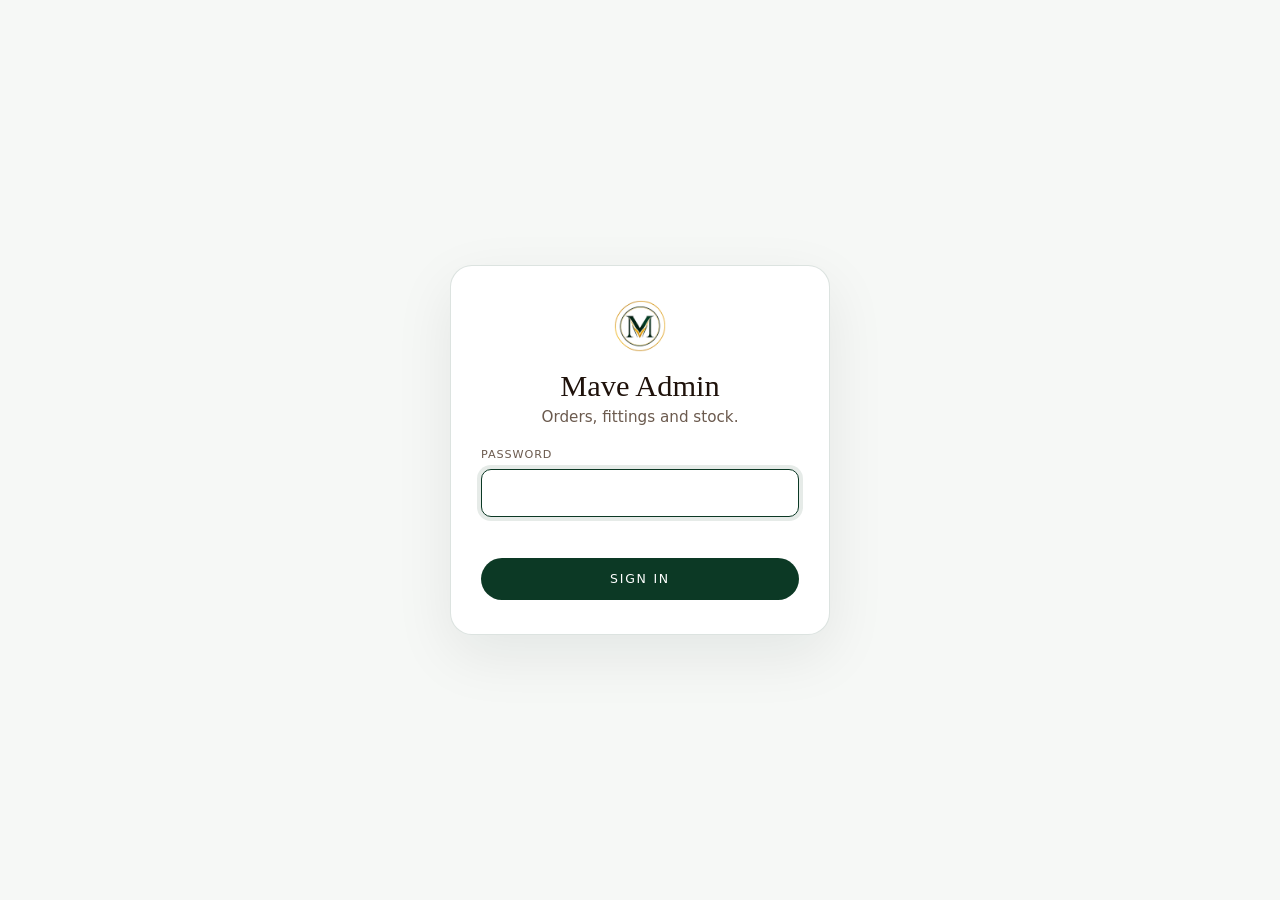
==== admin.html @ fb1934bc "Admin dashboard: orders, fittings and stock behind a password, with sign-in lockout Co-Authored-By: " ====
<!doctype html>
<html lang="en">
<head>
  <meta charset="utf-8">
  <meta name="viewport" content="width=device-width, initial-scale=1, viewport-fit=cover">
  <title>Mave Admin</title>
  <meta name="robots" content="noindex, nofollow">
  <meta http-equiv="Content-Security-Policy" content="default-src 'self'; script-src 'self'; style-src 'self' https://fonts.googleapis.com; font-src https://fonts.gstatic.com; img-src 'self' https://*.supabase.co data: blob:; connect-src 'self' https://*.supabase.co; base-uri 'none'; form-action 'none'; frame-ancestors 'none'">
  <meta name="referrer" content="no-referrer">
  <link rel="icon" href="assets/brand/icon-64.png" type="image/png">
  <link rel="preconnect" href="https://fonts.googleapis.com">
  <link rel="preconnect" href="https://fonts.gstatic.com" crossorigin>
  <link href="https://fonts.googleapis.com/css2?family=Cormorant+Garamond:ital,wght@0,400;0,500;0,600;1,400&family=Inter:wght@300;400;500&display=swap" rel="stylesheet">
  <link rel="stylesheet" href="css/admin.css">
</head>
<body>
  <!-- sign in -->
  <main class="login" id="login">
    <form class="login__card" id="loginForm" novalidate>
      <img src="assets/brand/mave-logo.png" alt="" width="52" height="52">
      <h1>Mave Admin</h1>
      <p>Orders, fittings and stock.</p>
      <label>Password
        <input type="password" id="pw" autocomplete="current-password" autofocus>
      </label>
      <p class="err" id="loginErr" role="alert"></p>
      <button class="btn" id="loginBtn">Sign in</button>
    </form>
  </main>

  <!-- the dashboard -->
  <div class="app" id="app" hidden>
    <header class="bar">
      <div class="bar__brand"><img src="assets/brand/mave-logo.png" alt="" width="30" height="30"><span>Mave <i>Admin</i></span></div>
      <nav class="tabs" id="tabs" role="tablist">
        <button role="tab" data-tab="orders" aria-selected="true">Orders</button>
        <button role="tab" data-tab="fittings" aria-selected="false">Fittings</button>
        <button role="tab" data-tab="stock" aria-selected="false">Stock</button>
      </nav>
      <div class="bar__end">
        <button class="ghost" id="refresh" title="Reload">Refresh</button>
        <button class="ghost" id="signout">Sign out</button>
      </div>
    </header>

    <main class="wrap">
      <section id="tab-orders">
        <div class="stats" id="stats"></div>
        <div class="filters">
          <div class="chips" id="chips"></div>
          <input class="search" id="search" type="search" placeholder="Search name, phone or reference" autocomplete="off">
        </div>
        <div class="list" id="orderList"></div>
      </section>

      <section id="tab-fittings" hidden>
        <div class="panel" id="closures"></div>
        <div id="fittingList"></div>
      </section>

      <section id="tab-stock" hidden>
        <p class="note">Ready-made dresses by size. Changes save as you make them and show on the shop within seconds.</p>
        <div id="stockList"></div>
      </section>
    </main>
    <div class="toast" id="toast" role="status" aria-live="polite"></div>
  </div>

  <script src="js/products.js"></script>
  <script src="js/admin.js"></script>
</body>
</html>
---- css/admin.css ----
:root { --ink: #1f120b; --muted: #6b5a4e; --green: #0c3925; --green-d: #08301e; --soft: #f6f8f6; --edge: rgba(12,57,37,.14); --line: rgba(31,18,11,.12); --red: #b3261e; --amber: #8a5200;
  --serif: "Cormorant Garamond", Georgia, serif; --sans: "Inter", system-ui, sans-serif; }
*, *::before, *::after { box-sizing: border-box; }
[hidden] { display: none !important; }
body { margin: 0; background: #fff; color: var(--ink); font: 300 0.95rem/1.5 var(--sans); -webkit-font-smoothing: antialiased; }
button, input, select, textarea { font: inherit; color: inherit; }
a { color: var(--green); }
.err { color: var(--red); min-height: 1.2em; margin: 4px 0; font-size: .85rem; }

.btn { border: 0; border-radius: 999px; background: var(--green); color: #fff; padding: 12px 26px; font-weight: 500; font-size: .78rem; letter-spacing: .14em; text-transform: uppercase; cursor: pointer; }
.btn:hover { background: var(--green-d); }
.btn:disabled { opacity: .55; cursor: wait; }
.ghost { border: 1px solid var(--line); background: #fff; border-radius: 999px; padding: 7px 14px; font-size: .8rem; cursor: pointer; }
.ghost:hover { background: var(--soft); border-color: var(--edge); }
.ghost.danger { color: var(--red); }

/* sign in */
.login { min-height: 100dvh; display: grid; place-items: center; padding: 24px; background: var(--soft); }
.login__card { width: min(380px, 100%); background: #fff; border: 1px solid var(--edge); border-radius: 22px; padding: 34px 30px; text-align: center; box-shadow: 0 20px 60px rgba(8,30,20,.08); }
.login__card h1 { font: 500 1.9rem/1.1 var(--serif); margin: 12px 0 2px; }
.login__card p { margin: 0 0 18px; color: var(--muted); }
.login__card label { display: block; text-align: left; font-size: .7rem; letter-spacing: .08em; text-transform: uppercase; color: var(--muted); font-weight: 500; }
.login__card input { display: block; width: 100%; margin-top: 6px; padding: 11px 13px; font-size: 16px; border: 1px solid rgba(12,57,37,.25); border-radius: 10px; }
.login__card input:focus { outline: none; border-color: var(--green); box-shadow: 0 0 0 4px rgba(12,57,37,.1); }
.login__card .err { text-align: left; }
.login__card .btn { width: 100%; margin-top: 6px; }

/* shell */
.bar { position: sticky; top: 0; z-index: 10; display: flex; align-items: center; gap: 18px; padding: 10px clamp(14px, 3vw, 32px); background: #fff; border-bottom: 1px solid var(--line); }
.bar__brand { display: flex; align-items: center; gap: 9px; font: 600 1.2rem/1 var(--serif); color: var(--green); white-space: nowrap; }
.bar__brand i { font-weight: 500; color: #c7880f; }
.tabs { display: flex; gap: 4px; margin-left: 8px; }
.tabs button { border: 0; background: none; padding: 8px 14px; border-radius: 999px; font-size: .88rem; color: var(--muted); cursor: pointer; }
.tabs button[aria-selected="true"] { background: var(--green); color: #fff; }
.bar__end { margin-left: auto; display: flex; gap: 8px; }
.wrap { max-width: 1040px; margin: 0 auto; padding: 22px clamp(14px, 3vw, 32px) 80px; }
.note { color: var(--muted); margin: 0 0 16px; }

/* stats + filters */
.stats { display: grid; grid-template-columns: repeat(4, 1fr); gap: 10px; margin-bottom: 18px; }
.stat { border: 1px solid var(--edge); border-radius: 16px; padding: 14px 16px; background: var(--soft); }
.stat b { display: block; font: 500 1.9rem/1.1 var(--serif); color: var(--green); }
.stat span { font-size: .72rem; letter-spacing: .1em; text-transform: uppercase; color: var(--muted); }
.stat small { display: block; margin-top: 2px; color: var(--muted); font-size: .78rem; }
.filters { display: flex; flex-wrap: wrap; gap: 10px; align-items: center; justify-content: space-between; margin-bottom: 14px; }
.chips { display: flex; flex-wrap: wrap; gap: 6px; }
.chip { border: 1px solid var(--line); background: #fff; border-radius: 999px; padding: 6px 13px; font-size: .8rem; cursor: pointer; }
.chip b { font-weight: 500; color: var(--muted); margin-left: 4px; }
.chip[aria-pressed="true"] { background: var(--green); border-color: var(--green); color: #fff; }
.chip[aria-pressed="true"] b { color: rgba(255,255,255,.8); }
.search { flex: 1 1 220px; max-width: 320px; padding: 9px 14px; border: 1px solid var(--line); border-radius: 999px; font-size: 16px; }
.search:focus { outline: none; border-color: var(--green); }

/* orders */
.list { display: grid; gap: 10px; }
.card { border: 1px solid var(--line); border-radius: 16px; background: #fff; overflow: hidden; }
.card.is-open { border-color: var(--edge); box-shadow: 0 10px 30px rgba(8,30,20,.07); }
.card__head { display: grid; grid-template-columns: 1fr auto; gap: 6px 14px; width: 100%; padding: 14px 16px; border: 0; background: none; text-align: left; cursor: pointer; }
.card__ref { font: 500 1.15rem/1.2 var(--serif); letter-spacing: .02em; }
.card__who { color: var(--muted); font-size: .88rem; }
.card__sum { grid-column: 1; font-size: .88rem; }
.card__right { grid-column: 2; grid-row: 1 / span 3; text-align: right; display: grid; gap: 6px; align-content: start; justify-items: end; }
.card__total { font-weight: 500; }
.pill { display: inline-block; padding: 2px 10px; border-radius: 999px; font-size: .7rem; letter-spacing: .06em; text-transform: uppercase; font-weight: 500; background: var(--soft); color: var(--muted); border: 1px solid var(--line); }
.pill--new { background: #fdf6e7; color: var(--amber); border-color: #f0dcb0; }
.pill--confirmed, .pill--cutting, .pill--sewing, .pill--ready { background: #eef5f0; color: var(--green); border-color: var(--edge); }
.pill--delivered { background: var(--green); color: #fff; border-color: var(--green); }
.pill--cancelled { background: #fbeeed; color: var(--red); border-color: #f0c9c6; }
.pill--paid { background: #eef5f0; color: var(--green); border-color: var(--edge); }
.pill--unpaid { background: #fdf6e7; color: var(--amber); border-color: #f0dcb0; }
.pill--refunded { background: #fbeeed; color: var(--red); border-color: #f0c9c6; }
.card__body { padding: 4px 16px 18px; border-top: 1px solid var(--line); display: grid; gap: 18px; }
.ctrls { display: flex; flex-wrap: wrap; gap: 10px; align-items: end; padding-top: 14px; }
.ctrls label { font-size: .68rem; letter-spacing: .08em; text-transform: uppercase; color: var(--muted); font-weight: 500; }
.ctrls select, .field input, .field textarea { display: block; margin-top: 4px; padding: 8px 10px; border: 1px solid rgba(12,57,37,.25); border-radius: 10px; background: #fff; font-size: 16px; text-transform: none; letter-spacing: 0; color: var(--ink); }
.ctrls select:focus, .field input:focus, .field textarea:focus { outline: none; border-color: var(--green); box-shadow: 0 0 0 3px rgba(12,57,37,.1); }
.ctrls .grow { margin-left: auto; display: flex; gap: 8px; }
.grid2 { display: grid; grid-template-columns: repeat(auto-fit, minmax(210px, 1fr)); gap: 12px 24px; }
.kv dt { font-size: .68rem; letter-spacing: .1em; text-transform: uppercase; color: var(--muted); font-weight: 500; }
.kv dd { margin: 2px 0 0; overflow-wrap: anywhere; }
.sec h4 { margin: 0 0 8px; font: 500 .68rem/1 var(--sans); letter-spacing: .2em; text-transform: uppercase; color: var(--green); }
.items { margin: 0; padding: 0; list-style: none; }
.items li { display: flex; justify-content: space-between; gap: 12px; padding: 7px 0; border-bottom: 1px solid var(--line); }
.meas { display: grid; grid-template-columns: repeat(auto-fill, minmax(104px, 1fr)); gap: 8px; margin: 0; }
.meas div { border: 1px solid var(--edge); border-radius: 10px; padding: 7px 10px; display: flex; flex-direction: column-reverse; }
.meas dt { font-size: .68rem; color: var(--muted); line-height: 1.25; }
.meas dd { margin: 0; font: 500 1.2rem/1.1 var(--serif); font-variant-numeric: lining-nums; }
.photos { display: flex; flex-wrap: wrap; gap: 8px; }
.photos img { width: 84px; height: 84px; object-fit: cover; border-radius: 10px; border: 1px solid var(--line); display: block; }
.field { display: block; font-size: .68rem; letter-spacing: .08em; text-transform: uppercase; color: var(--muted); font-weight: 500; }
.field textarea { width: 100%; min-height: 70px; resize: vertical; }
.row { display: flex; gap: 8px; align-items: end; flex-wrap: wrap; }
.mail-ok { color: var(--green); } .mail-bad { color: var(--red); }
.empty { text-align: center; color: var(--muted); padding: 40px 10px; background: var(--soft); border-radius: 16px; }

/* fittings */
.panel { border: 1px solid var(--edge); background: var(--soft); border-radius: 16px; padding: 16px; margin-bottom: 20px; }
.panel h3, .day h3 { margin: 0 0 10px; font: 500 1.2rem/1.2 var(--serif); }
.closed { display: flex; flex-wrap: wrap; gap: 6px; margin-top: 10px; }
.day { margin-bottom: 18px; }
.appt { display: grid; grid-template-columns: 76px 1fr auto; gap: 8px 14px; align-items: center; padding: 11px 14px; border: 1px solid var(--line); border-radius: 14px; margin-bottom: 8px; }
.appt time { font: 500 1.25rem/1 var(--serif); font-variant-numeric: lining-nums; }
.appt small { display: block; color: var(--muted); }
.appt.is-gone { opacity: .55; }
.appt .acts { display: flex; gap: 6px; flex-wrap: wrap; justify-content: flex-end; }

/* stock */
.prod { border: 1px solid var(--line); border-radius: 16px; padding: 14px 16px; margin-bottom: 14px; }
.prod h3 { margin: 0 0 8px; font: 500 1.25rem/1.2 var(--serif); }
.srow { display: grid; grid-template-columns: 70px auto 1fr; gap: 10px; align-items: center; padding: 6px 0; border-bottom: 1px solid var(--line); }
.qty { display: inline-flex; align-items: center; border: 1px solid rgba(12,57,37,.25); border-radius: 999px; }
.qty button { width: 34px; height: 34px; border: 0; background: none; font-size: 1.1rem; cursor: pointer; }
.qty input { width: 52px; text-align: center; border: 0; font-size: 16px; padding: 6px 0; background: none; -moz-appearance: textfield; }
.qty input::-webkit-outer-spin-button, .qty input::-webkit-inner-spin-button { -webkit-appearance: none; margin: 0; }
.low { font-size: .78rem; color: var(--amber); } .out { font-size: .78rem; color: var(--red); } .saved { font-size: .78rem; color: var(--green); }
.addrow { display: flex; gap: 8px; margin-top: 10px; flex-wrap: wrap; }
.addrow input { padding: 8px 10px; border: 1px solid rgba(12,57,37,.25); border-radius: 10px; font-size: 16px; width: 110px; }

.toast { position: fixed; left: 50%; bottom: 22px; transform: translate(-50%, 20px); background: var(--ink); color: #fff; padding: 10px 18px; border-radius: 999px; font-size: .85rem; opacity: 0; pointer-events: none; transition: all .25s; z-index: 30; max-width: 90vw; }
.toast.on { opacity: 1; transform: translate(-50%, 0); }
.toast.bad { background: var(--red); }

@media (max-width: 720px) {
  .bar { flex-wrap: wrap; gap: 8px 10px; }
  .tabs { order: 3; width: 100%; margin: 0; overflow-x: auto; }
  .stats { grid-template-columns: 1fr 1fr; }
  .card__head { grid-template-columns: 1fr; }
  .card__right { grid-column: 1; grid-row: auto; justify-items: start; text-align: left; display: flex; flex-wrap: wrap; align-items: center; gap: 6px 8px; }
  .appt { grid-template-columns: 64px 1fr; }
  .appt .acts { grid-column: 1 / -1; justify-content: flex-start; }
  .ctrls .grow { margin-left: 0; width: 100%; }
}
.stat b, .appt time, .meas dd { font-variant-numeric: lining-nums; }
.card__ref { font: 500 1rem/1.2 var(--sans); letter-spacing: .03em; }
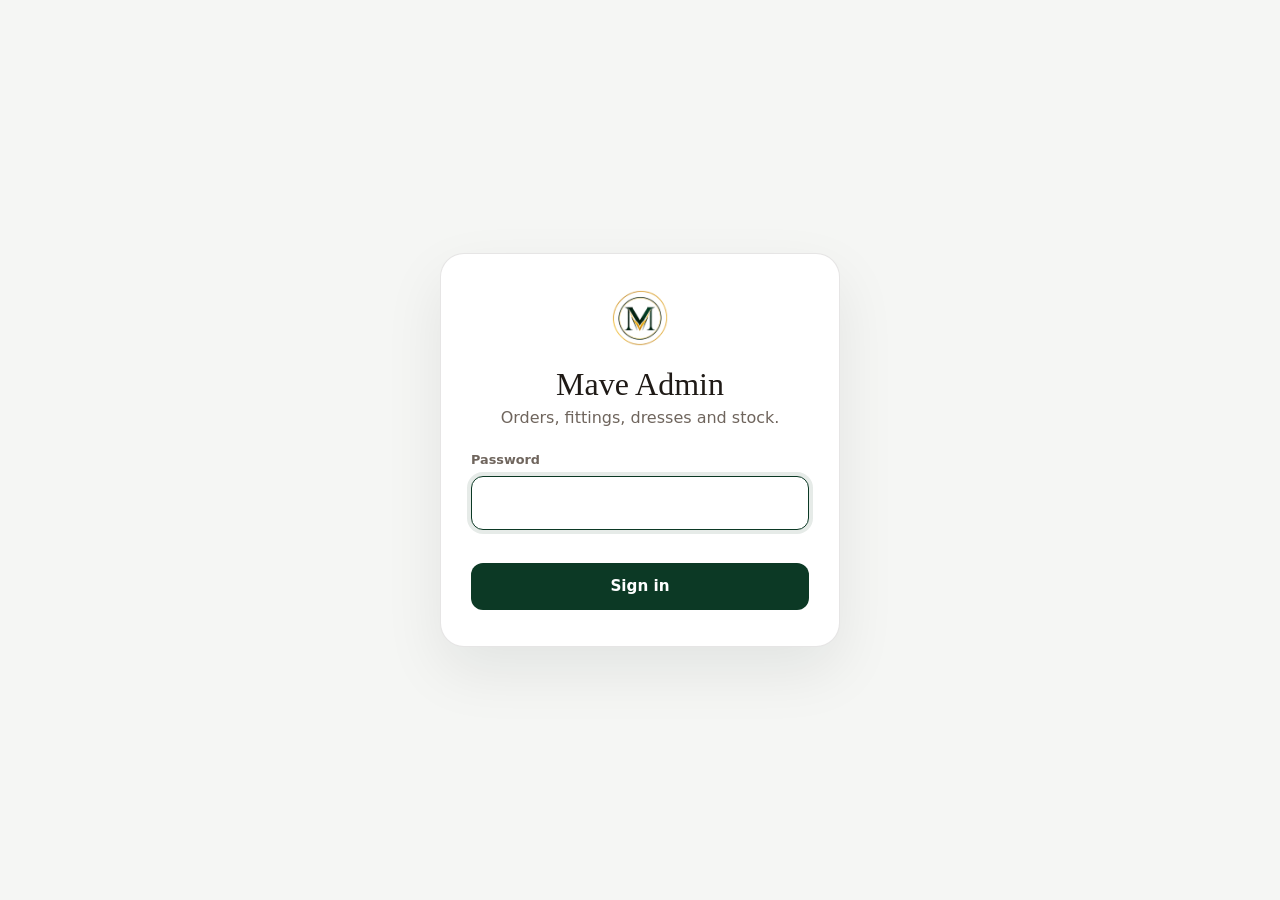
==== commit 21d48fe1: "Redesign the admin: sidebar and phone tab bar, two-pane orders with stage stepper, dress cards with " ====
--- a/admin.html
+++ b/admin.html
@@ -10,59 +10,92 @@
   <link rel="icon" href="assets/brand/icon-64.png" type="image/png">
   <link rel="preconnect" href="https://fonts.googleapis.com">
   <link rel="preconnect" href="https://fonts.gstatic.com" crossorigin>
-  <link href="https://fonts.googleapis.com/css2?family=Cormorant+Garamond:ital,wght@0,400;0,500;0,600;1,400&family=Inter:wght@300;400;500&display=swap" rel="stylesheet">
+  <link href="https://fonts.googleapis.com/css2?family=Cormorant+Garamond:ital,wght@0,400;0,500;0,600;1,400&family=Inter:wght@300;400;500;600&display=swap" rel="stylesheet">
   <link rel="stylesheet" href="css/admin.css">
 </head>
 <body>
   <!-- sign in -->
   <main class="login" id="login">
     <form class="login__card" id="loginForm" novalidate>
-      <img src="assets/brand/mave-logo.png" alt="" width="52" height="52">
+      <img src="assets/brand/mave-logo.png" alt="" width="56" height="56">
       <h1>Mave Admin</h1>
-      <p>Orders, fittings and stock.</p>
-      <label>Password
-        <input type="password" id="pw" autocomplete="current-password" autofocus>
-      </label>
+      <p>Orders, fittings, dresses and stock.</p>
+      <label for="pw">Password</label>
+      <input type="password" id="pw" autocomplete="current-password" autofocus>
       <p class="err" id="loginErr" role="alert"></p>
-      <button class="btn" id="loginBtn">Sign in</button>
+      <button class="btn btn--block" id="loginBtn">Sign in</button>
     </form>
   </main>
 
   <!-- the dashboard -->
   <div class="app" id="app" hidden>
-    <header class="bar">
-      <div class="bar__brand"><img src="assets/brand/mave-logo.png" alt="" width="30" height="30"><span>Mave <i>Admin</i></span></div>
-      <nav class="tabs" id="tabs" role="tablist">
-        <button role="tab" data-tab="orders" aria-selected="true">Orders</button>
-        <button role="tab" data-tab="fittings" aria-selected="false">Fittings</button>
-        <button role="tab" data-tab="stock" aria-selected="false">Stock</button>
+    <aside class="side">
+      <div class="side__brand"><img src="assets/brand/mave-logo.png" alt="" width="36" height="36"><span>Mave <i>Admin</i></span></div>
+      <nav class="nav" id="nav" aria-label="Sections">
+        <button data-tab="orders" aria-current="page"><svg viewBox="0 0 24 24" aria-hidden="true"><path d="M6 7h12l-1 12H7L6 7z"/><path d="M9 7V6a3 3 0 0 1 6 0v1"/></svg><span>Orders</span><em id="nb-orders" hidden></em></button>
+        <button data-tab="fittings"><svg viewBox="0 0 24 24" aria-hidden="true"><rect x="4" y="5" width="16" height="15" rx="2"/><path d="M4 10h16M9 3v4M15 3v4"/></svg><span>Fittings</span><em id="nb-fittings" hidden></em></button>
+        <button data-tab="dresses"><svg viewBox="0 0 24 24" aria-hidden="true"><path d="M9 3l3 3 3-3 3 5-3 2v11H9V10L6 8l3-5z"/></svg><span>Dresses</span></button>
+        <button data-tab="stock"><svg viewBox="0 0 24 24" aria-hidden="true"><path d="M4 8l8-4 8 4-8 4-8-4z"/><path d="M4 8v8l8 4 8-4V8M12 12v8"/></svg><span>Stock</span><em id="nb-stock" hidden></em></button>
+        <button data-tab="text"><svg viewBox="0 0 24 24" aria-hidden="true"><path d="M5 6h14M12 6v13M9 19h6"/></svg><span>Site text</span></button>
       </nav>
-      <div class="bar__end">
-        <button class="ghost" id="refresh" title="Reload">Refresh</button>
-        <button class="ghost" id="signout">Sign out</button>
+      <div class="side__foot">
+        <button class="link" id="refresh">Refresh</button>
+        <button class="link" id="signout">Sign out</button>
+        <a class="link" href="index.html" target="_blank" rel="noopener">View the website &#8599;</a>
       </div>
-    </header>
+    </aside>
 
-    <main class="wrap">
-      <section id="tab-orders">
-        <div class="stats" id="stats"></div>
-        <div class="filters">
-          <div class="chips" id="chips"></div>
-          <input class="search" id="search" type="search" placeholder="Search name, phone or reference" autocomplete="off">
+    <div class="main">
+      <header class="top">
+        <h1 id="pageTitle">Orders</h1>
+        <div class="top__end">
+          <button class="icon-btn" id="refresh2" aria-label="Refresh"><svg viewBox="0 0 24 24" aria-hidden="true"><path d="M20 12a8 8 0 1 1-2.4-5.7M20 4v5h-5"/></svg></button>
+          <button class="icon-btn" id="signout2" aria-label="Sign out"><svg viewBox="0 0 24 24" aria-hidden="true"><path d="M10 5H6a1 1 0 0 0-1 1v12a1 1 0 0 0 1 1h4M15 8l4 4-4 4M19 12H9"/></svg></button>
         </div>
-        <div class="list" id="orderList"></div>
-      </section>
+      </header>
 
-      <section id="tab-fittings" hidden>
-        <div class="panel" id="closures"></div>
-        <div id="fittingList"></div>
-      </section>
+      <main class="wrap">
+        <!-- orders -->
+        <section id="tab-orders" class="orders">
+          <div class="orders__list">
+            <div class="stats" id="stats"></div>
+            <div class="searchrow"><input class="search" id="search" type="search" placeholder="Search name, phone or reference" autocomplete="off"></div>
+            <div class="chips" id="chips"></div>
+            <div class="olist" id="orderList"></div>
+          </div>
+          <div class="orders__detail" id="orderDetail"></div>
+        </section>
 
-      <section id="tab-stock" hidden>
-        <p class="note">Ready-made dresses by size. Changes save as you make them and show on the shop within seconds.</p>
-        <div id="stockList"></div>
-      </section>
-    </main>
+        <!-- fittings -->
+        <section id="tab-fittings" hidden>
+          <details class="card closer" id="closures"></details>
+          <div id="fittingList"></div>
+        </section>
+
+        <!-- dresses -->
+        <section id="tab-dresses" hidden>
+          <div class="bar">
+            <p class="note">The dresses customers see in the shop and on the homepage.</p>
+            <button class="btn" id="addDress">+ Add a dress</button>
+          </div>
+          <div class="dgrid" id="dressList"></div>
+        </section>
+
+        <!-- stock -->
+        <section id="tab-stock" hidden>
+          <p class="note">How many of each size you have. Changes save as you make them and show in the shop within seconds. A size at 0 shows as sold out.</p>
+          <div class="sgrid" id="stockList"></div>
+        </section>
+
+        <!-- site text -->
+        <section id="tab-text" hidden>
+          <p class="note">The words on the website. Changes show within a few seconds. In longer texts, <b>**two stars**</b> make bold, <b>[link text](https://address)</b> makes a link, and a line starting with <b>- </b> becomes a bullet.</p>
+          <div id="textBlocks"></div>
+        </section>
+      </main>
+    </div>
+
+    <dialog class="modal" id="dressDialog" aria-labelledby="dressTitle"><form id="dressForm" novalidate></form></dialog>
     <div class="toast" id="toast" role="status" aria-live="polite"></div>
   </div>
 
--- a/css/admin.css
+++ b/css/admin.css
@@ -1,134 +1,325 @@
-:root { --ink: #1f120b; --muted: #6b5a4e; --green: #0c3925; --green-d: #08301e; --soft: #f6f8f6; --edge: rgba(12,57,37,.14); --line: rgba(31,18,11,.12); --red: #b3261e; --amber: #8a5200;
-  --serif: "Cormorant Garamond", Georgia, serif; --sans: "Inter", system-ui, sans-serif; }
+:root {
+  --ink: #1f1a16; --muted: #6f655d; --green: #0c3925; --green-d: #08301e; --tint: #eef4f0; --bg: #f5f6f4; --card: #fff;
+  --line: rgba(31, 26, 22, .11); --edge: rgba(12, 57, 37, .18); --red: #b3261e; --amber: #8a5200; --wa: #1fa855;
+  --serif: "Cormorant Garamond", Georgia, serif; --sans: "Inter", system-ui, sans-serif;
+  --side: 236px; --bottom: 68px;
+}
 *, *::before, *::after { box-sizing: border-box; }
 [hidden] { display: none !important; }
-body { margin: 0; background: #fff; color: var(--ink); font: 300 0.95rem/1.5 var(--sans); -webkit-font-smoothing: antialiased; }
+html { -webkit-text-size-adjust: 100%; }
+body { margin: 0; background: var(--bg); color: var(--ink); font: 400 16px/1.5 var(--sans); -webkit-font-smoothing: antialiased; }
 button, input, select, textarea { font: inherit; color: inherit; }
+button { cursor: pointer; }
 a { color: var(--green); }
-.err { color: var(--red); min-height: 1.2em; margin: 4px 0; font-size: .85rem; }
-
-.btn { border: 0; border-radius: 999px; background: var(--green); color: #fff; padding: 12px 26px; font-weight: 500; font-size: .78rem; letter-spacing: .14em; text-transform: uppercase; cursor: pointer; }
+svg { width: 22px; height: 22px; fill: none; stroke: currentColor; stroke-width: 1.7; stroke-linecap: round; stroke-linejoin: round; flex: none; }
+:focus-visible { outline: 2px solid var(--green); outline-offset: 2px; }
+.err { color: var(--red); min-height: 1.2em; margin: 4px 0; font-size: .9rem; }
+.note { color: var(--muted); margin: 0 0 16px; font-size: .95rem; }
+
+/* buttons */
+.btn { border: 0; border-radius: 12px; background: var(--green); color: #fff; padding: 12px 20px; font-weight: 600; font-size: .95rem; min-height: 46px; display: inline-flex; align-items: center; justify-content: center; gap: 8px; text-decoration: none; white-space: nowrap; }
 .btn:hover { background: var(--green-d); }
-.btn:disabled { opacity: .55; cursor: wait; }
-.ghost { border: 1px solid var(--line); background: #fff; border-radius: 999px; padding: 7px 14px; font-size: .8rem; cursor: pointer; }
-.ghost:hover { background: var(--soft); border-color: var(--edge); }
-.ghost.danger { color: var(--red); }
+.btn:disabled { opacity: .5; cursor: wait; }
+.btn--block { width: 100%; }
+.btn--ghost { background: #fff; color: var(--ink); border: 1px solid var(--line); }
+.btn--ghost:hover { background: var(--tint); border-color: var(--edge); }
+.btn--wa { background: var(--wa); } .btn--wa:hover { background: #178a45; }
+.btn--danger { background: #fff; color: var(--red); border: 1px solid rgba(179, 38, 30, .3); }
+.btn--danger:hover { background: #fbeeed; }
+.btn--sm { min-height: 38px; padding: 7px 14px; font-size: .86rem; border-radius: 10px; }
+.link { border: 0; background: none; padding: 6px 0; color: var(--muted); text-align: left; text-decoration: none; font-size: .92rem; }
+.link:hover { color: var(--green); }
+.icon-btn { width: 44px; height: 44px; border-radius: 12px; border: 1px solid var(--line); background: #fff; display: grid; place-items: center; }
 
 /* sign in */
-.login { min-height: 100dvh; display: grid; place-items: center; padding: 24px; background: var(--soft); }
-.login__card { width: min(380px, 100%); background: #fff; border: 1px solid var(--edge); border-radius: 22px; padding: 34px 30px; text-align: center; box-shadow: 0 20px 60px rgba(8,30,20,.08); }
-.login__card h1 { font: 500 1.9rem/1.1 var(--serif); margin: 12px 0 2px; }
-.login__card p { margin: 0 0 18px; color: var(--muted); }
-.login__card label { display: block; text-align: left; font-size: .7rem; letter-spacing: .08em; text-transform: uppercase; color: var(--muted); font-weight: 500; }
-.login__card input { display: block; width: 100%; margin-top: 6px; padding: 11px 13px; font-size: 16px; border: 1px solid rgba(12,57,37,.25); border-radius: 10px; }
-.login__card input:focus { outline: none; border-color: var(--green); box-shadow: 0 0 0 4px rgba(12,57,37,.1); }
-.login__card .err { text-align: left; }
-.login__card .btn { width: 100%; margin-top: 6px; }
+.login { min-height: 100dvh; display: grid; place-items: center; padding: 24px; background: var(--bg); }
+.login__card { width: min(400px, 100%); background: #fff; border: 1px solid var(--line); border-radius: 24px; padding: 36px 30px; text-align: center; box-shadow: 0 24px 60px rgba(8, 30, 20, .08); }
+.login__card h1 { font: 500 2rem/1.1 var(--serif); margin: 14px 0 4px; }
+.login__card p { margin: 0 0 20px; color: var(--muted); }
+.login__card label { display: block; text-align: left; font-size: .8rem; font-weight: 600; color: var(--muted); margin-bottom: 6px; }
+.login__card input { display: block; width: 100%; padding: 14px; font-size: 16px; border: 1px solid rgba(12, 57, 37, .28); border-radius: 12px; }
+.login__card input:focus { outline: none; border-color: var(--green); box-shadow: 0 0 0 4px rgba(12, 57, 37, .1); }
+.login__card .err { text-align: left; margin: 8px 0; }
 
 /* shell */
-.bar { position: sticky; top: 0; z-index: 10; display: flex; align-items: center; gap: 18px; padding: 10px clamp(14px, 3vw, 32px); background: #fff; border-bottom: 1px solid var(--line); }
-.bar__brand { display: flex; align-items: center; gap: 9px; font: 600 1.2rem/1 var(--serif); color: var(--green); white-space: nowrap; }
-.bar__brand i { font-weight: 500; color: #c7880f; }
-.tabs { display: flex; gap: 4px; margin-left: 8px; }
-.tabs button { border: 0; background: none; padding: 8px 14px; border-radius: 999px; font-size: .88rem; color: var(--muted); cursor: pointer; }
-.tabs button[aria-selected="true"] { background: var(--green); color: #fff; }
-.bar__end { margin-left: auto; display: flex; gap: 8px; }
-.wrap { max-width: 1040px; margin: 0 auto; padding: 22px clamp(14px, 3vw, 32px) 80px; }
-.note { color: var(--muted); margin: 0 0 16px; }
-
-/* stats + filters */
-.stats { display: grid; grid-template-columns: repeat(4, 1fr); gap: 10px; margin-bottom: 18px; }
-.stat { border: 1px solid var(--edge); border-radius: 16px; padding: 14px 16px; background: var(--soft); }
-.stat b { display: block; font: 500 1.9rem/1.1 var(--serif); color: var(--green); }
-.stat span { font-size: .72rem; letter-spacing: .1em; text-transform: uppercase; color: var(--muted); }
-.stat small { display: block; margin-top: 2px; color: var(--muted); font-size: .78rem; }
-.filters { display: flex; flex-wrap: wrap; gap: 10px; align-items: center; justify-content: space-between; margin-bottom: 14px; }
-.chips { display: flex; flex-wrap: wrap; gap: 6px; }
-.chip { border: 1px solid var(--line); background: #fff; border-radius: 999px; padding: 6px 13px; font-size: .8rem; cursor: pointer; }
-.chip b { font-weight: 500; color: var(--muted); margin-left: 4px; }
+.app { display: grid; grid-template-columns: var(--side) 1fr; min-height: 100dvh; }
+.side { position: sticky; top: 0; height: 100dvh; background: #fff; border-right: 1px solid var(--line); display: flex; flex-direction: column; padding: 20px 14px; }
+.side__brand { display: flex; align-items: center; gap: 10px; padding: 4px 10px 18px; font: 600 1.35rem/1 var(--serif); color: var(--green); }
+.side__brand i { font-weight: 500; color: #c7880f; }
+.nav { display: grid; gap: 4px; }
+.nav button { display: flex; align-items: center; gap: 12px; width: 100%; padding: 12px 14px; border: 0; border-radius: 12px; background: none; color: var(--muted); font-weight: 500; text-align: left; position: relative; }
+.nav button:hover { background: var(--tint); color: var(--ink); }
+.nav button[aria-current="page"] { background: var(--green); color: #fff; }
+.nav em { margin-left: auto; min-width: 22px; height: 22px; padding: 0 7px; border-radius: 11px; background: #c7880f; color: #fff; font-style: normal; font-size: .74rem; font-weight: 600; display: grid; place-items: center; }
+.nav button[aria-current="page"] em { background: #fff; color: var(--green); }
+.side__foot { margin-top: auto; display: grid; gap: 2px; padding: 0 10px; }
+.main { min-width: 0; }
+.top { display: flex; align-items: center; justify-content: space-between; gap: 12px; padding: 22px clamp(16px, 3vw, 36px) 6px; }
+.top h1 { margin: 0; font: 500 clamp(1.8rem, 3vw, 2.3rem)/1.1 var(--serif); }
+.top__end { display: none; gap: 8px; }
+.wrap { padding: 14px clamp(16px, 3vw, 36px) 60px; max-width: 1280px; }
+
+/* cards */
+.card { background: var(--card); border: 1px solid var(--line); border-radius: 18px; padding: 18px; }
+.card + .card { margin-top: 14px; }
+.card h3 { margin: 0 0 12px; font: 600 .78rem/1.2 var(--sans); letter-spacing: .12em; text-transform: uppercase; color: var(--green); }
+.pill { display: inline-flex; align-items: center; padding: 3px 10px; border-radius: 999px; font-size: .74rem; font-weight: 600; background: #f0efec; color: var(--muted); }
+.pill--new { background: #fdf3d9; color: var(--amber); }
+.pill--confirmed, .pill--cutting, .pill--sewing, .pill--ready, .pill--booked, .pill--paid { background: #e3efe8; color: var(--green); }
+.pill--delivered, .pill--done { background: var(--green); color: #fff; }
+.pill--cancelled, .pill--refunded { background: #fbe8e6; color: var(--red); }
+.pill--unpaid { background: #fdf3d9; color: var(--amber); }
+
+/* ---- orders: list on the left, the open order on the right ---- */
+.orders { display: grid; grid-template-columns: minmax(330px, 400px) 1fr; gap: 20px; align-items: start; }
+.stats { display: grid; grid-template-columns: repeat(2, 1fr); gap: 8px; margin-bottom: 12px; }
+.stat { text-align: left; border: 1px solid var(--line); border-radius: 14px; background: #fff; padding: 10px 14px; }
+.stat b { display: block; font: 600 1.55rem/1.1 var(--sans); color: var(--green); font-variant-numeric: lining-nums; }
+.stat span { font-size: .8rem; color: var(--muted); }
+.stat.is-on { border-color: var(--green); box-shadow: 0 0 0 2px rgba(12, 57, 37, .12); }
+.search { width: 100%; padding: 12px 16px; border: 1px solid var(--line); border-radius: 12px; background: #fff; font-size: 16px; }
+.search:focus { outline: none; border-color: var(--green); }
+.chips { display: flex; gap: 6px; overflow-x: auto; padding: 10px 0 12px; scrollbar-width: none; }
+.chips::-webkit-scrollbar { display: none; }
+.chip { flex: none; border: 1px solid var(--line); background: #fff; border-radius: 999px; padding: 8px 14px; font-size: .88rem; font-weight: 500; }
+.chip b { font-weight: 500; color: var(--muted); margin-left: 5px; }
 .chip[aria-pressed="true"] { background: var(--green); border-color: var(--green); color: #fff; }
-.chip[aria-pressed="true"] b { color: rgba(255,255,255,.8); }
-.search { flex: 1 1 220px; max-width: 320px; padding: 9px 14px; border: 1px solid var(--line); border-radius: 999px; font-size: 16px; }
-.search:focus { outline: none; border-color: var(--green); }
-
-/* orders */
-.list { display: grid; gap: 10px; }
-.card { border: 1px solid var(--line); border-radius: 16px; background: #fff; overflow: hidden; }
-.card.is-open { border-color: var(--edge); box-shadow: 0 10px 30px rgba(8,30,20,.07); }
-.card__head { display: grid; grid-template-columns: 1fr auto; gap: 6px 14px; width: 100%; padding: 14px 16px; border: 0; background: none; text-align: left; cursor: pointer; }
-.card__ref { font: 500 1.15rem/1.2 var(--serif); letter-spacing: .02em; }
-.card__who { color: var(--muted); font-size: .88rem; }
-.card__sum { grid-column: 1; font-size: .88rem; }
-.card__right { grid-column: 2; grid-row: 1 / span 3; text-align: right; display: grid; gap: 6px; align-content: start; justify-items: end; }
-.card__total { font-weight: 500; }
-.pill { display: inline-block; padding: 2px 10px; border-radius: 999px; font-size: .7rem; letter-spacing: .06em; text-transform: uppercase; font-weight: 500; background: var(--soft); color: var(--muted); border: 1px solid var(--line); }
-.pill--new { background: #fdf6e7; color: var(--amber); border-color: #f0dcb0; }
-.pill--confirmed, .pill--cutting, .pill--sewing, .pill--ready { background: #eef5f0; color: var(--green); border-color: var(--edge); }
-.pill--delivered { background: var(--green); color: #fff; border-color: var(--green); }
-.pill--cancelled { background: #fbeeed; color: var(--red); border-color: #f0c9c6; }
-.pill--paid { background: #eef5f0; color: var(--green); border-color: var(--edge); }
-.pill--unpaid { background: #fdf6e7; color: var(--amber); border-color: #f0dcb0; }
-.pill--refunded { background: #fbeeed; color: var(--red); border-color: #f0c9c6; }
-.card__body { padding: 4px 16px 18px; border-top: 1px solid var(--line); display: grid; gap: 18px; }
-.ctrls { display: flex; flex-wrap: wrap; gap: 10px; align-items: end; padding-top: 14px; }
-.ctrls label { font-size: .68rem; letter-spacing: .08em; text-transform: uppercase; color: var(--muted); font-weight: 500; }
-.ctrls select, .field input, .field textarea { display: block; margin-top: 4px; padding: 8px 10px; border: 1px solid rgba(12,57,37,.25); border-radius: 10px; background: #fff; font-size: 16px; text-transform: none; letter-spacing: 0; color: var(--ink); }
-.ctrls select:focus, .field input:focus, .field textarea:focus { outline: none; border-color: var(--green); box-shadow: 0 0 0 3px rgba(12,57,37,.1); }
-.ctrls .grow { margin-left: auto; display: flex; gap: 8px; }
-.grid2 { display: grid; grid-template-columns: repeat(auto-fit, minmax(210px, 1fr)); gap: 12px 24px; }
-.kv dt { font-size: .68rem; letter-spacing: .1em; text-transform: uppercase; color: var(--muted); font-weight: 500; }
+.chip[aria-pressed="true"] b { color: rgba(255, 255, 255, .8); }
+.olist { display: grid; gap: 8px; }
+.orow { display: grid; grid-template-columns: 5px 1fr auto; gap: 12px; align-items: center; width: 100%; text-align: left; padding: 12px 14px 12px 0; border: 1px solid var(--line); border-radius: 14px; background: #fff; overflow: hidden; }
+.orow:hover { border-color: var(--edge); }
+.orow.is-open { border-color: var(--green); box-shadow: 0 0 0 2px rgba(12, 57, 37, .12); }
+.orow__bar { align-self: stretch; background: #d9d6d0; }
+.orow--new .orow__bar { background: #e0a21c; }
+.orow--confirmed .orow__bar, .orow--cutting .orow__bar, .orow--sewing .orow__bar, .orow--ready .orow__bar { background: var(--green); }
+.orow--delivered .orow__bar { background: #9bb7a7; }
+.orow--cancelled .orow__bar { background: #d9a3a0; }
+.orow__main { min-width: 0; }
+.orow__who { font-weight: 600; white-space: nowrap; overflow: hidden; text-overflow: ellipsis; }
+.orow__sub { font-size: .86rem; color: var(--muted); white-space: nowrap; overflow: hidden; text-overflow: ellipsis; }
+.orow__end { text-align: right; display: grid; gap: 4px; justify-items: end; }
+.orow__total { font-weight: 600; font-size: .92rem; }
+.orow__time { font-size: .76rem; color: var(--muted); }
+.empty { text-align: center; color: var(--muted); padding: 40px 14px; background: #fff; border: 1px dashed var(--edge); border-radius: 16px; }
+
+.orders__detail { min-width: 0; }
+.od { display: grid; gap: 14px; }
+.od__head { display: flex; flex-wrap: wrap; gap: 12px 16px; align-items: center; justify-content: space-between; }
+.od__ref { font: 500 1.9rem/1.1 var(--serif); margin: 0; font-variant-numeric: lining-nums; }
+.od__who { color: var(--muted); font-size: .95rem; margin-top: 2px; }
+.od__acts { display: flex; gap: 8px; flex-wrap: wrap; }
+.back { display: none; align-items: center; gap: 6px; border: 0; background: none; font-weight: 600; color: var(--green); padding: 8px 0; font-size: 1rem; }
+
+/* progress steps */
+.steps { display: grid; grid-template-columns: repeat(6, 1fr); gap: 6px; }
+.step { border: 1px solid var(--line); background: #fff; border-radius: 12px; padding: 10px 4px; font-size: .78rem; font-weight: 600; color: var(--muted); display: grid; gap: 6px; justify-items: center; min-height: 66px; align-content: center; }
+.step i { width: 22px; height: 22px; border-radius: 50%; border: 2px solid #cfcbc4; display: grid; place-items: center; font-style: normal; font-size: .7rem; }
+.step:hover { border-color: var(--edge); background: var(--tint); }
+.step.is-done { color: var(--green); } .step.is-done i { background: var(--green); border-color: var(--green); color: #fff; }
+.step.is-now { background: var(--green); color: #fff; border-color: var(--green); } .step.is-now i { background: #fff; border-color: #fff; color: var(--green); }
+.cancelled-bar { display: flex; flex-wrap: wrap; gap: 10px; align-items: center; justify-content: space-between; padding: 12px 14px; border-radius: 12px; background: #fbe8e6; color: var(--red); font-weight: 600; }
+.switchrow { display: flex; gap: 12px; align-items: flex-start; margin-top: 14px; font-size: .92rem; }
+.switch { position: relative; flex: none; width: 46px; height: 26px; }
+.switch input { position: absolute; inset: 0; opacity: 0; margin: 0; cursor: pointer; z-index: 1; }
+.switch span { position: absolute; inset: 0; border-radius: 13px; background: #cfcbc4; transition: background .2s; }
+.switch span::after { content: ""; position: absolute; top: 3px; left: 3px; width: 20px; height: 20px; border-radius: 50%; background: #fff; transition: transform .2s; box-shadow: 0 1px 2px rgba(0, 0, 0, .25); }
+.switch input:checked + span { background: var(--green); } .switch input:checked + span::after { transform: translateX(20px); }
+.switch input:focus-visible + span { outline: 2px solid var(--green); outline-offset: 2px; }
+.switchrow small { display: block; color: var(--muted); font-size: .82rem; }
+.seg { display: inline-flex; border: 1px solid var(--line); border-radius: 12px; overflow: hidden; background: #fff; }
+.seg button { border: 0; background: none; padding: 10px 16px; font-weight: 600; font-size: .9rem; color: var(--muted); }
+.seg button + button { border-left: 1px solid var(--line); }
+.seg button[aria-pressed="true"] { background: var(--green); color: #fff; }
+.seg button[aria-pressed="true"].unpaid { background: #e0a21c; } .seg button[aria-pressed="true"].refunded { background: var(--red); }
+
+.kv { display: grid; grid-template-columns: repeat(auto-fit, minmax(200px, 1fr)); gap: 14px 22px; margin: 0; }
+.kv dt { font-size: .74rem; color: var(--muted); font-weight: 600; letter-spacing: .05em; text-transform: uppercase; }
 .kv dd { margin: 2px 0 0; overflow-wrap: anywhere; }
-.sec h4 { margin: 0 0 8px; font: 500 .68rem/1 var(--sans); letter-spacing: .2em; text-transform: uppercase; color: var(--green); }
-.items { margin: 0; padding: 0; list-style: none; }
-.items li { display: flex; justify-content: space-between; gap: 12px; padding: 7px 0; border-bottom: 1px solid var(--line); }
-.meas { display: grid; grid-template-columns: repeat(auto-fill, minmax(104px, 1fr)); gap: 8px; margin: 0; }
-.meas div { border: 1px solid var(--edge); border-radius: 10px; padding: 7px 10px; display: flex; flex-direction: column-reverse; }
-.meas dt { font-size: .68rem; color: var(--muted); line-height: 1.25; }
-.meas dd { margin: 0; font: 500 1.2rem/1.1 var(--serif); font-variant-numeric: lining-nums; }
-.photos { display: flex; flex-wrap: wrap; gap: 8px; }
-.photos img { width: 84px; height: 84px; object-fit: cover; border-radius: 10px; border: 1px solid var(--line); display: block; }
-.field { display: block; font-size: .68rem; letter-spacing: .08em; text-transform: uppercase; color: var(--muted); font-weight: 500; }
-.field textarea { width: 100%; min-height: 70px; resize: vertical; }
-.row { display: flex; gap: 8px; align-items: end; flex-wrap: wrap; }
-.mail-ok { color: var(--green); } .mail-bad { color: var(--red); }
-.empty { text-align: center; color: var(--muted); padding: 40px 10px; background: var(--soft); border-radius: 16px; }
+.items { list-style: none; margin: 0; padding: 0; }
+.items li { display: flex; justify-content: space-between; gap: 12px; padding: 10px 0; border-bottom: 1px solid var(--line); }
+.totalrow { display: flex; flex-wrap: wrap; gap: 10px; align-items: flex-end; margin-top: 14px; }
+.meas { display: grid; grid-template-columns: repeat(auto-fill, minmax(112px, 1fr)); gap: 8px; margin: 0; }
+.meas div { border: 1px solid var(--edge); border-radius: 12px; padding: 8px 12px; display: flex; flex-direction: column-reverse; background: var(--tint); }
+.meas dt { font-size: .72rem; color: var(--muted); line-height: 1.25; }
+.meas dd { margin: 0; font: 500 1.35rem/1.1 var(--serif); font-variant-numeric: lining-nums; }
+.photos { display: flex; flex-wrap: wrap; gap: 10px; }
+.photos img { width: 104px; height: 104px; object-fit: cover; border-radius: 12px; border: 1px solid var(--line); display: block; }
+.log p { margin: 0; padding: 7px 0; border-bottom: 1px solid var(--line); font-size: .9rem; }
+.log p:last-child { border-bottom: 0; }
+.mail-ok { color: var(--green); font-weight: 600; } .mail-bad { color: var(--red); font-weight: 600; }
+
+/* form fields */
+.field { display: block; font-size: .8rem; font-weight: 600; color: var(--muted); }
+.field input[type="text"], .field input[type="number"], .field input[type="email"], .field input[type="date"], .field select, .field textarea, .inp {
+  display: block; width: 100%; margin-top: 6px; padding: 11px 13px; border: 1px solid rgba(12, 57, 37, .25); border-radius: 12px; background: #fff; font-size: 16px; font-weight: 400; color: var(--ink);
+}
+.field input:focus, .field select:focus, .field textarea:focus, .inp:focus { outline: none; border-color: var(--green); box-shadow: 0 0 0 3px rgba(12, 57, 37, .1); }
+.field textarea { resize: vertical; min-height: 90px; }
+.field .hint { display: block; margin-top: 5px; font-size: .8rem; font-weight: 400; color: var(--muted); }
+.row { display: flex; gap: 10px; align-items: center; flex-wrap: wrap; }
+.bar { display: flex; gap: 14px; align-items: center; justify-content: space-between; flex-wrap: wrap; margin-bottom: 14px; }
+.bar .note { margin: 0; }
+.saved-note { font-size: .82rem; color: var(--green); min-height: 1.2em; }
 
 /* fittings */
-.panel { border: 1px solid var(--edge); background: var(--soft); border-radius: 16px; padding: 16px; margin-bottom: 20px; }
-.panel h3, .day h3 { margin: 0 0 10px; font: 500 1.2rem/1.2 var(--serif); }
-.closed { display: flex; flex-wrap: wrap; gap: 6px; margin-top: 10px; }
-.day { margin-bottom: 18px; }
-.appt { display: grid; grid-template-columns: 76px 1fr auto; gap: 8px 14px; align-items: center; padding: 11px 14px; border: 1px solid var(--line); border-radius: 14px; margin-bottom: 8px; }
-.appt time { font: 500 1.25rem/1 var(--serif); font-variant-numeric: lining-nums; }
+.day { margin-top: 22px; }
+.day h3 { margin: 0 0 10px; font: 500 1.4rem/1.2 var(--serif); }
+.day h3 small { font: 400 .9rem var(--sans); color: var(--muted); margin-left: 8px; }
+.appt { display: grid; grid-template-columns: 84px 1fr auto; gap: 8px 16px; align-items: center; padding: 14px 16px; border: 1px solid var(--line); border-radius: 16px; background: #fff; margin-bottom: 8px; }
+.appt time { font: 500 1.7rem/1 var(--serif); font-variant-numeric: lining-nums; }
+.appt b { font-weight: 600; }
 .appt small { display: block; color: var(--muted); }
 .appt.is-gone { opacity: .55; }
-.appt .acts { display: flex; gap: 6px; flex-wrap: wrap; justify-content: flex-end; }
+.appt .acts { display: flex; gap: 8px; flex-wrap: wrap; justify-content: flex-end; }
+.closer summary { cursor: pointer; font-weight: 600; list-style: none; display: flex; justify-content: space-between; align-items: center; }
+.closer summary::-webkit-details-marker { display: none; }
+.closer summary::after { content: "+"; font-size: 1.4rem; line-height: 1; color: var(--muted); }
+.closer[open] summary::after { content: "\2212"; }
+.closer .body { margin-top: 14px; }
+.closed { display: flex; gap: 8px; flex-wrap: wrap; margin-top: 12px; }
+.closed .tag { display: inline-flex; gap: 8px; align-items: center; background: var(--tint); border-radius: 999px; padding: 6px 8px 6px 14px; font-size: .88rem; }
+.closed .tag button { border: 0; background: #fff; border-radius: 999px; padding: 4px 12px; font-size: .8rem; font-weight: 600; }
+
+/* dresses */
+.dgrid { display: grid; grid-template-columns: repeat(auto-fill, minmax(210px, 1fr)); gap: 16px; }
+.dcard { background: #fff; border: 1px solid var(--line); border-radius: 18px; overflow: hidden; display: flex; flex-direction: column; }
+.dcard.is-off { opacity: .6; }
+.dcard__img { position: relative; aspect-ratio: 3 / 4; background: var(--tint); }
+.dcard__img img { width: 100%; height: 100%; object-fit: cover; object-position: 50% 15%; display: block; }
+.dcard__img .tags { position: absolute; top: 10px; left: 10px; display: flex; gap: 6px; flex-wrap: wrap; }
+.dcard__img .none { height: 100%; display: grid; place-items: center; color: var(--muted); font-size: .85rem; }
+.dcard__body { padding: 14px; display: grid; gap: 4px; flex: 1; }
+.dcard__body h3 { margin: 0; font: 500 1.2rem/1.2 var(--serif); letter-spacing: 0; text-transform: none; color: var(--ink); }
+.dcard__body p { margin: 0; color: var(--muted); font-size: .88rem; }
+.dcard__acts { display: flex; gap: 6px; padding: 0 14px 14px; }
+.dcard__acts .btn { flex: 1; }
+.dcard__acts .icon-btn { width: 38px; height: 38px; border-radius: 10px; }
+.dcard__acts .icon-btn svg { width: 18px; height: 18px; }
+.dcard__acts .icon-btn:disabled { opacity: .35; cursor: default; }
+
+/* modal (add or edit a dress) */
+.modal { border: 0; padding: 0; background: transparent; width: min(880px, calc(100% - 24px)); max-height: calc(100dvh - 24px); }
+.modal::backdrop { background: rgba(8, 30, 20, .5); backdrop-filter: blur(3px); }
+.modal form { background: #fff; border-radius: 22px; display: flex; flex-direction: column; max-height: calc(100dvh - 24px); overflow: hidden; }
+.modal__top { display: flex; justify-content: space-between; align-items: center; gap: 12px; padding: 18px 22px; border-bottom: 1px solid var(--line); }
+.modal__top h2 { margin: 0; font: 500 1.6rem/1.1 var(--serif); }
+.modal__body { padding: 20px 22px; overflow-y: auto; display: grid; grid-template-columns: 280px 1fr; gap: 24px; }
+.modal__foot { display: flex; gap: 10px; align-items: center; padding: 14px 22px calc(14px + env(safe-area-inset-bottom)); border-top: 1px solid var(--line); background: #fff; }
+.modal__foot .spacer { flex: 1; }
+.fgrid { display: grid; gap: 14px; align-content: start; }
+.fgrid.two { grid-template-columns: 1fr 1fr; }
+.fgrid .wide { grid-column: 1 / -1; }
+.photobox { border: 1.5px dashed var(--edge); border-radius: 16px; background: var(--tint); padding: 12px; display: grid; gap: 10px; justify-items: center; text-align: center; }
+.photobox img { width: 100%; max-height: 300px; object-fit: contain; border-radius: 10px; background: #fff; }
+.photobox.cut img { background: repeating-conic-gradient(#ececec 0 25%, #fff 0 50%) 0 0 / 14px 14px; max-height: 200px; }
+.photobox .none { padding: 24px 0; color: var(--muted); font-size: .88rem; }
+.photobox label.btn { cursor: pointer; }
+.photobox input[type="file"] { position: absolute; width: 1px; height: 1px; opacity: 0; }
+.photolabel { font-size: .8rem; font-weight: 600; color: var(--muted); margin-bottom: 6px; display: block; }
+.thumbs { display: flex; gap: 8px; flex-wrap: wrap; }
+.thumbs figure { position: relative; margin: 0; }
+.thumbs img { width: 64px; height: 84px; object-fit: cover; border-radius: 10px; border: 1px solid var(--line); display: block; }
+.thumbs figure button { position: absolute; top: -7px; right: -7px; width: 24px; height: 24px; border-radius: 50%; border: 0; background: var(--ink); color: #fff; line-height: 1; }
+.thumbs label { width: 64px; height: 84px; border: 1.5px dashed var(--edge); border-radius: 10px; display: grid; place-items: center; font-size: 1.6rem; color: var(--muted); cursor: pointer; background: var(--tint); }
+.thumbs input { position: absolute; width: 1px; height: 1px; opacity: 0; }
+.checkrow { display: flex; gap: 10px; align-items: center; font-weight: 500; font-size: .95rem; }
+.checkrow input { width: 20px; height: 20px; accent-color: var(--green); }
 
 /* stock */
-.prod { border: 1px solid var(--line); border-radius: 16px; padding: 14px 16px; margin-bottom: 14px; }
-.prod h3 { margin: 0 0 8px; font: 500 1.25rem/1.2 var(--serif); }
-.srow { display: grid; grid-template-columns: 70px auto 1fr; gap: 10px; align-items: center; padding: 6px 0; border-bottom: 1px solid var(--line); }
-.qty { display: inline-flex; align-items: center; border: 1px solid rgba(12,57,37,.25); border-radius: 999px; }
-.qty button { width: 34px; height: 34px; border: 0; background: none; font-size: 1.1rem; cursor: pointer; }
-.qty input { width: 52px; text-align: center; border: 0; font-size: 16px; padding: 6px 0; background: none; -moz-appearance: textfield; }
-.qty input::-webkit-outer-spin-button, .qty input::-webkit-inner-spin-button { -webkit-appearance: none; margin: 0; }
-.low { font-size: .78rem; color: var(--amber); } .out { font-size: .78rem; color: var(--red); } .saved { font-size: .78rem; color: var(--green); }
-.addrow { display: flex; gap: 8px; margin-top: 10px; flex-wrap: wrap; }
-.addrow input { padding: 8px 10px; border: 1px solid rgba(12,57,37,.25); border-radius: 10px; font-size: 16px; width: 110px; }
-
-.toast { position: fixed; left: 50%; bottom: 22px; transform: translate(-50%, 20px); background: var(--ink); color: #fff; padding: 10px 18px; border-radius: 999px; font-size: .85rem; opacity: 0; pointer-events: none; transition: all .25s; z-index: 30; max-width: 90vw; }
+.sgrid { display: grid; grid-template-columns: repeat(auto-fill, minmax(340px, 1fr)); gap: 16px; }
+.scard { background: #fff; border: 1px solid var(--line); border-radius: 18px; padding: 16px; }
+.scard header { display: flex; justify-content: space-between; align-items: baseline; gap: 10px; margin-bottom: 12px; }
+.scard h3 { margin: 0; font: 500 1.25rem/1.2 var(--serif); letter-spacing: 0; text-transform: none; color: var(--ink); }
+.scard .sum { font-size: .82rem; font-weight: 600; color: var(--green); white-space: nowrap; }
+.scard .sum.bad { color: var(--red); } .scard .sum.low { color: var(--amber); }
+.tiles { display: grid; grid-template-columns: repeat(auto-fill, minmax(86px, 1fr)); gap: 8px; }
+.tile { border: 1px solid var(--line); border-radius: 12px; padding: 8px 4px 6px; text-align: center; position: relative; background: #fff; }
+.tile b { display: block; font-size: .78rem; color: var(--muted); font-weight: 600; }
+.tile.is-out { background: #fbeeed; border-color: rgba(179, 38, 30, .25); }
+.tile.is-low { background: #fdf6e3; border-color: #ecd9a4; }
+.tile .q { display: grid; grid-template-columns: 28px 1fr 28px; align-items: center; margin-top: 2px; }
+.tile .q button { border: 0; background: none; font-size: 1.15rem; line-height: 1; color: var(--muted); height: 30px; border-radius: 8px; padding: 0; }
+.tile .q button:hover { background: var(--tint); color: var(--green); }
+.tile input { width: 100%; border: 0; background: none; text-align: center; font: 600 1.15rem/1 var(--sans); padding: 4px 0; -moz-appearance: textfield; min-width: 0; }
+.tile input::-webkit-outer-spin-button, .tile input::-webkit-inner-spin-button { -webkit-appearance: none; margin: 0; }
+.tile .x { position: absolute; top: 1px; right: 3px; border: 0; background: none; color: #b5afa7; font-size: .95rem; line-height: 1; padding: 2px 4px; }
+.tile .x:hover { color: var(--red); }
+.tile .ok { position: absolute; left: 4px; top: 3px; font-size: .62rem; color: var(--green); font-weight: 700; }
+.addsize { display: flex; gap: 8px; margin-top: 12px; }
+.addsize .inp { margin-top: 0; padding: 9px 12px; }
+.addsize .inp.qty { width: 90px; flex: none; }
+
+/* site text */
+.tblock { background: #fff; border: 1px solid var(--line); border-radius: 18px; margin-bottom: 14px; }
+.tblock > summary { list-style: none; cursor: pointer; padding: 18px 20px; display: flex; justify-content: space-between; align-items: center; gap: 12px; }
+.tblock > summary::-webkit-details-marker { display: none; }
+.tblock > summary h3 { margin: 0; font: 500 1.3rem/1.2 var(--serif); }
+.tblock > summary small { display: block; color: var(--muted); font-size: .85rem; margin-top: 2px; }
+.tblock > summary::after { content: "+"; font-size: 1.5rem; color: var(--muted); }
+.tblock[open] > summary::after { content: "\2212"; }
+.tblock .body { padding: 0 20px 20px; display: grid; gap: 14px; }
+.infoitem { border: 1px solid var(--line); border-radius: 14px; padding: 14px; background: var(--bg); display: grid; gap: 10px; }
+.infoitem .acts { display: flex; gap: 8px; }
+
+.toast { position: fixed; left: 50%; bottom: calc(24px + env(safe-area-inset-bottom)); transform: translate(-50%, 20px); background: var(--ink); color: #fff; padding: 12px 20px; border-radius: 14px; font-size: .92rem; opacity: 0; pointer-events: none; transition: all .25s; z-index: 80; max-width: 92vw; text-align: center; }
 .toast.on { opacity: 1; transform: translate(-50%, 0); }
 .toast.bad { background: var(--red); }
 
-@media (max-width: 720px) {
-  .bar { flex-wrap: wrap; gap: 8px 10px; }
-  .tabs { order: 3; width: 100%; margin: 0; overflow-x: auto; }
-  .stats { grid-template-columns: 1fr 1fr; }
-  .card__head { grid-template-columns: 1fr; }
-  .card__right { grid-column: 1; grid-row: auto; justify-items: start; text-align: left; display: flex; flex-wrap: wrap; align-items: center; gap: 6px 8px; }
-  .appt { grid-template-columns: 64px 1fr; }
+/* ---------------- tablets and phones ---------------- */
+@media (max-width: 1100px) {
+  .orders { grid-template-columns: minmax(300px, 360px) 1fr; }
+}
+@media (max-width: 959px) {
+  .app { display: block; padding-bottom: var(--bottom); }
+  .side { position: fixed; z-index: 50; inset: auto 0 0 0; height: auto; flex-direction: row; padding: 0 6px env(safe-area-inset-bottom); border-right: 0; border-top: 1px solid var(--line); box-shadow: 0 -6px 20px rgba(8, 30, 20, .06); }
+  .side__brand, .side__foot { display: none; }
+  .nav { display: grid; grid-template-columns: repeat(5, 1fr); width: 100%; gap: 0; }
+  .nav button { flex-direction: column; gap: 3px; padding: 9px 2px 8px; font-size: .7rem; text-align: center; justify-content: center; border-radius: 12px; min-height: var(--bottom); }
+  .nav button[aria-current="page"] { background: none; color: var(--green); }
+  .nav button[aria-current="page"] svg { stroke-width: 2.3; }
+  .nav button[aria-current="page"]::before { content: ""; position: absolute; top: 0; left: 28%; right: 28%; height: 3px; border-radius: 0 0 3px 3px; background: var(--green); }
+  .nav em { position: absolute; top: 6px; left: calc(50% + 6px); margin: 0; min-width: 18px; height: 18px; font-size: .66rem; padding: 0 5px; }
+  .nav button[aria-current="page"] em { background: #c7880f; color: #fff; }
+  .top { padding-top: max(16px, env(safe-area-inset-top)); }
+  .top__end { display: flex; }
+
+  .orders { display: block; }
+  .orders__detail { position: fixed; inset: 0; z-index: 60; background: var(--bg); overflow-y: auto; padding: max(8px, env(safe-area-inset-top)) 14px 90px; display: none; }
+  .orders.has-detail .orders__detail { display: block; }
+  .back { display: inline-flex; }
+  .od__ref { font-size: 1.7rem; }
+  .steps { grid-template-columns: repeat(3, 1fr); }
+  .appt { grid-template-columns: 70px 1fr; }
   .appt .acts { grid-column: 1 / -1; justify-content: flex-start; }
-  .ctrls .grow { margin-left: 0; width: 100%; }
-}
-.stat b, .appt time, .meas dd { font-variant-numeric: lining-nums; }
-.card__ref { font: 500 1rem/1.2 var(--sans); letter-spacing: .03em; }
+  .appt .acts .btn { flex: 1; }
+  .dgrid { grid-template-columns: repeat(2, 1fr); gap: 12px; }
+  .sgrid { grid-template-columns: 1fr; }
+  .modal { width: 100%; max-height: 100dvh; margin: 0; max-width: none; }
+  .modal form { max-height: 100dvh; height: 100dvh; border-radius: 0; }
+  .modal__body { grid-template-columns: 1fr; gap: 18px; }
+  .fgrid.two { grid-template-columns: 1fr; }
+  .toast { bottom: calc(var(--bottom) + 16px + env(safe-area-inset-bottom)); }
+}
+@media (max-width: 420px) {
+  .dgrid { grid-template-columns: 1fr 1fr; }
+  .dcard__acts { flex-wrap: wrap; }
+  .tiles { grid-template-columns: repeat(4, 1fr); gap: 6px; }
+  .tile input { font-size: 1.05rem; }
+}
+@media (prefers-reduced-motion: reduce) { * { transition: none !important; } }
+
+/* small helpers (inline styles are blocked by the page's security policy) */
+.u-span { grid-column: 1 / -1; }
+.u-norm { font-weight: 400; }
+.u-center { justify-content: center; }
+.u-mt22 { margin-top: 22px; }
+.u-mt18 { margin-top: 18px; }
+.u-mt14 { margin-top: 14px; }
+.u-mb12 { margin: 0 0 12px; }
+.u-mb4 { margin: 0 0 4px; }
+.u-pre { margin: 0; white-space: pre-wrap; }
+.u-w170 { width: 170px; }
+.u-auto { width: auto; margin: 0; }
+.u-m0 { margin: 0; }
+.u-muted { color: var(--muted); }
+.u-hide { display: none; }
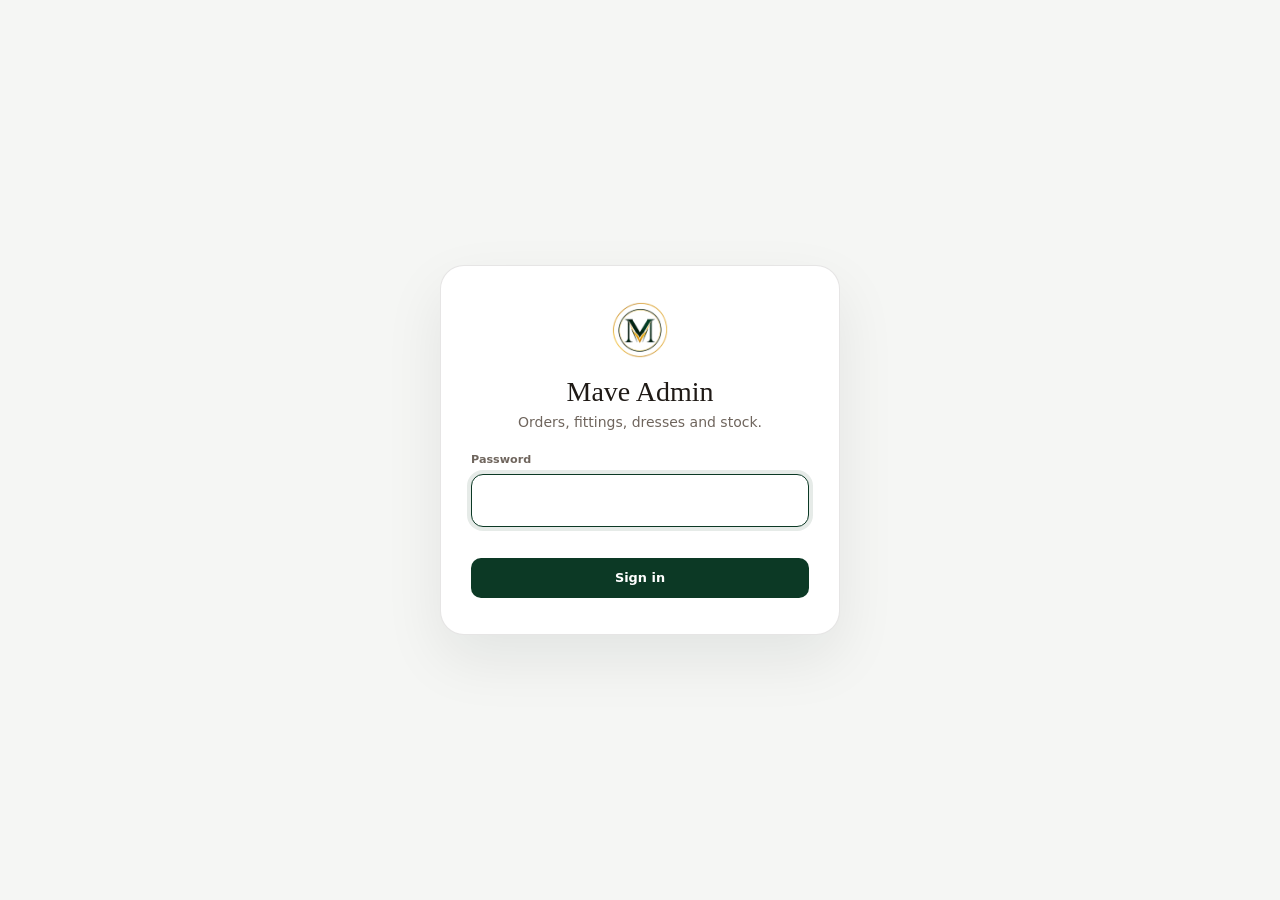
==== commit 6a07a146: "Admin: simpler orders and stock, smaller type, grouped order cards, polished styling, win-message pl" ====
--- a/admin.html
+++ b/admin.html
@@ -36,7 +36,7 @@
         <button data-tab="fittings"><svg viewBox="0 0 24 24" aria-hidden="true"><rect x="4" y="5" width="16" height="15" rx="2"/><path d="M4 10h16M9 3v4M15 3v4"/></svg><span>Fittings</span><em id="nb-fittings" hidden></em></button>
         <button data-tab="dresses"><svg viewBox="0 0 24 24" aria-hidden="true"><path d="M9 3l3 3 3-3 3 5-3 2v11H9V10L6 8l3-5z"/></svg><span>Dresses</span></button>
         <button data-tab="stock"><svg viewBox="0 0 24 24" aria-hidden="true"><path d="M4 8l8-4 8 4-8 4-8-4z"/><path d="M4 8v8l8 4 8-4V8M12 12v8"/></svg><span>Stock</span><em id="nb-stock" hidden></em></button>
-        <button data-tab="text"><svg viewBox="0 0 24 24" aria-hidden="true"><path d="M5 6h14M12 6v13M9 19h6"/></svg><span>Site text</span></button>
+        <button data-tab="text"><svg viewBox="0 0 24 24" aria-hidden="true"><path d="M5 6h14M12 6v13M9 19h6"/></svg><span>Text</span></button>
       </nav>
       <div class="side__foot">
         <button class="link" id="refresh">Refresh</button>
@@ -75,7 +75,7 @@
         <!-- dresses -->
         <section id="tab-dresses" hidden>
           <div class="bar">
-            <p class="note">The dresses customers see in the shop and on the homepage.</p>
+            <p class="note">Your dresses.</p>
             <button class="btn" id="addDress">+ Add a dress</button>
           </div>
           <div class="dgrid" id="dressList"></div>
@@ -83,13 +83,13 @@
 
         <!-- stock -->
         <section id="tab-stock" hidden>
-          <p class="note">How many of each size you have. Changes save as you make them and show in the shop within seconds. A size at 0 shows as sold out.</p>
+          <p class="note">Tap + or − to change how many you have. It saves by itself. 0 shows as sold out.</p>
           <div class="sgrid" id="stockList"></div>
         </section>
 
         <!-- site text -->
         <section id="tab-text" hidden>
-          <p class="note">The words on the website. Changes show within a few seconds. In longer texts, <b>**two stars**</b> make bold, <b>[link text](https://address)</b> makes a link, and a line starting with <b>- </b> becomes a bullet.</p>
+          <p class="note">The words on the website. Use **two stars** for bold.</p>
           <div id="textBlocks"></div>
         </section>
       </main>
--- a/css/admin.css
+++ b/css/admin.css
@@ -6,8 +6,8 @@
 }
 *, *::before, *::after { box-sizing: border-box; }
 [hidden] { display: none !important; }
-html { -webkit-text-size-adjust: 100%; }
-body { margin: 0; background: var(--bg); color: var(--ink); font: 400 16px/1.5 var(--sans); -webkit-font-smoothing: antialiased; }
+html { -webkit-text-size-adjust: 100%; font-size: 14px; }
+body { margin: 0; background: var(--bg); color: var(--ink); font: 400 1rem/1.45 var(--sans); -webkit-font-smoothing: antialiased; }
 button, input, select, textarea { font: inherit; color: inherit; }
 button { cursor: pointer; }
 a { color: var(--green); }
@@ -323,3 +323,157 @@
 .u-m0 { margin: 0; }
 .u-muted { color: var(--muted); }
 .u-hide { display: none; }
+
+/* ---- simpler, smaller (second pass) ---- */
+.btn { min-height: 40px; padding: 9px 16px; font-size: .92rem; border-radius: 10px; }
+.btn--sm { min-height: 34px; padding: 6px 12px; font-size: .85rem; }
+.icon-btn { width: 40px; height: 40px; }
+svg { width: 20px; height: 20px; }
+.top { padding-top: 16px; }
+.top h1 { font-size: clamp(1.5rem, 2.4vw, 1.8rem); }
+.nav button { padding: 10px 12px; font-size: .95rem; }
+.card { padding: 14px; border-radius: 14px; }
+.card + .card { margin-top: 10px; }
+.od { gap: 10px; }
+.od > .card + .card { margin-top: 0; }
+.od__ref { font: 600 1.35rem/1.15 var(--sans); }
+.od__who { font-size: .85rem; }
+.orders { grid-template-columns: minmax(300px, 360px) 1fr; gap: 16px; }
+.chips { padding: 0 0 10px; }
+.chip { padding: 6px 12px; font-size: .85rem; }
+.search { padding: 10px 14px; border-radius: 10px; margin-bottom: 8px; }
+.olist { gap: 6px; }
+.orow { padding: 10px 12px 10px 0; border-radius: 12px; gap: 10px; }
+.orow__who { font-size: .95rem; }
+.orow__sub { font-size: .8rem; }
+.orow__end { gap: 3px; }
+.orow__total { font-size: .85rem; font-weight: 500; color: var(--muted); }
+.pill { font-size: .72rem; padding: 2px 9px; }
+.stage { display: flex; flex-wrap: wrap; align-items: center; gap: 8px; }
+.stage .pill { font-size: .85rem; padding: 5px 14px; }
+.stage .sel { margin-left: auto; width: auto; min-width: 120px; padding: 7px 10px; font-size: .85rem; }
+.tiny { font-size: .85rem; color: var(--muted); margin-top: 12px; font-weight: 400; }
+.fold { padding: 0; }
+.fold > summary { padding: 13px 14px; font-weight: 600; font-size: .92rem; cursor: pointer; list-style: none; display: flex; justify-content: space-between; }
+.fold > summary::-webkit-details-marker { display: none; }
+.fold > summary::after { content: "+"; color: var(--muted); font-size: 1.1rem; line-height: 1; }
+.fold[open] > summary::after { content: "–"; }
+.fold > :not(summary) { margin: 0 14px 14px; }
+.fold textarea { width: calc(100% - 28px); }
+.danger-link { color: var(--red); justify-self: start; font-size: .85rem; }
+.seg button { padding: 8px 14px; font-size: .86rem; }
+.items { margin: 12px 0 0; }
+.items li { font-size: .92rem; }
+.kv { grid-template-columns: repeat(auto-fit, minmax(150px, 1fr)); gap: 10px 18px; }
+.kv dt { font-size: .7rem; } .kv dd { font-size: .92rem; }
+/* stock */
+.sgrid { grid-template-columns: repeat(auto-fill, minmax(300px, 1fr)); gap: 10px; }
+.scard { padding: 12px; border-radius: 14px; }
+.scard header { margin-bottom: 8px; }
+.scard h3 { font: 600 .98rem/1.2 var(--sans); }
+.scard .sum { font-size: .78rem; }
+.tiles { grid-template-columns: repeat(auto-fill, minmax(70px, 1fr)); gap: 6px; }
+.tile { padding: 6px 2px 4px; border-radius: 10px; }
+.tile .q { grid-template-columns: 22px 1fr 22px; }
+.tile .q button { height: 26px; }
+.tile input { font-size: 1rem; }
+.addsize { margin-top: 8px; }
+.addsize .inp { padding: 7px 10px; font-size: .85rem; }
+.note { font-size: .88rem; margin-bottom: 12px; }
+.dgrid { gap: 12px; }
+.dcard__body h3 { font-size: 1rem; }
+@media (max-width: 959px) {
+  .top h1 { font-size: 1.4rem; }
+  .orow { padding: 11px 12px 11px 0; }
+}
+
+/* ---- polish: spacing rhythm, hierarchy, depth, accessibility ---- */
+:root { --r: 12px; --shadow: 0 1px 2px rgba(20, 30, 25, .05), 0 4px 14px rgba(20, 30, 25, .04); --shadow-up: 0 2px 4px rgba(20, 30, 25, .06), 0 10px 26px rgba(20, 30, 25, .09); }
+body { font-feature-settings: "tnum" 1, "cv11" 1; }
+.card, .orow, .scard, .dcard, .appt, .tblock, .closer { box-shadow: var(--shadow); border-color: rgba(31, 26, 22, .07); }
+.card, .scard, .dcard { border-radius: 16px; }
+.orow, .tile, .appt { transition: border-color .15s, box-shadow .15s, transform .15s; }
+.orow:hover, .dcard:hover { box-shadow: var(--shadow-up); }
+.orow:active { transform: scale(.995); }
+.btn, .chip, .step, .seg button { transition: background .15s, border-color .15s, color .15s, box-shadow .15s; }
+.btn:not(.btn--ghost):not(.btn--danger):hover { box-shadow: 0 4px 12px rgba(12, 57, 37, .22); }
+.btn:active { transform: translateY(1px); }
+:focus-visible { outline: 2px solid var(--green); outline-offset: 2px; border-radius: 8px; }
+
+/* orders: two clean lines per row */
+.orow__main { display: block; }
+.orow__who { display: block; font-weight: 600; letter-spacing: -.005em; }
+.orow__sub { display: block; margin-top: 2px; }
+.orow.is-open { background: #f7fbf8; box-shadow: 0 0 0 2px rgba(12, 57, 37, .14); }
+.orow--new .orow__who::after { content: ""; display: inline-block; width: 7px; height: 7px; border-radius: 50%; background: #e0a21c; margin-left: 8px; vertical-align: middle; }
+.orow__total { font-variant-numeric: tabular-nums; }
+.chip[aria-pressed="false"]:hover { background: var(--tint); border-color: var(--edge); }
+
+/* detail */
+.od__head { padding: 2px 2px 4px; }
+.od__ref { letter-spacing: -.01em; }
+.stage { padding-bottom: 2px; }
+.stage .btn { min-height: 38px; }
+.tiny { display: flex; align-items: center; gap: 8px; padding-top: 12px; border-top: 1px solid var(--line); margin-top: 12px; }
+.tiny input, .checkrow input { width: 16px; height: 16px; flex: none; }
+.items { padding: 0; list-style: none; }
+.items li { display: flex; justify-content: space-between; gap: 12px; padding: 9px 0; border-bottom: 1px solid var(--line); }
+.items li:last-child { border-bottom: 0; }
+.totalrow { display: flex; align-items: flex-end; gap: 10px; margin-top: 10px; }
+.totalrow .field { margin: 0; }
+.field { font-size: .78rem; font-weight: 600; color: var(--muted); }
+.field input, .field select, .field textarea, .inp { font-size: .95rem; padding: 9px 12px; border-radius: 10px; min-height: 40px; }
+.totalrow .field input { font-weight: 600; }
+.kv dt { letter-spacing: .06em; text-transform: uppercase; color: var(--muted); font-weight: 600; margin-bottom: 2px; }
+.kv dd { margin: 0; font-weight: 500; overflow-wrap: anywhere; }
+.u-pre.u-mt14 { padding-top: 12px; border-top: 1px solid var(--line); font-size: .92rem; color: var(--ink); }
+.fold > summary { min-height: 46px; align-items: center; }
+.fold > summary:hover { color: var(--green); }
+.meas { display: grid; grid-template-columns: repeat(auto-fill, minmax(110px, 1fr)); gap: 8px; }
+.meas > div { background: var(--tint); border-radius: 10px; padding: 8px 10px; }
+.meas dt { font-size: .7rem; color: var(--muted); } .meas dd { margin: 0; font-weight: 700; font-size: 1.05rem; }
+
+/* nav */
+.nav button { border-radius: 10px; }
+.nav button[aria-current="page"] { box-shadow: 0 4px 12px rgba(12, 57, 37, .25); }
+.side__foot .link { font-size: .85rem; }
+
+/* stock */
+.tile { transition: background .15s; }
+.tile .q button:active { background: var(--tint); }
+.scard header h3 { letter-spacing: -.005em; }
+.scard .sum { padding: 2px 9px; border-radius: 999px; background: var(--tint); }
+.scard .sum.low { background: #fdf3d9; } .scard .sum.bad { background: #fbe8e6; }
+.addsize { padding-top: 10px; border-top: 1px dashed var(--line); }
+
+@media (max-width: 959px) {
+  .nav button span { font-size: .72rem; white-space: nowrap; }
+  .card { border-radius: 14px; }
+  .od__head { position: sticky; top: 0; background: var(--bg); z-index: 2; padding: 8px 2px; margin: 0 -2px; }
+}
+@media (prefers-reduced-motion: reduce) { .orow, .btn { transition: none; } }
+
+/* the main "next stage" button: a win message and a paper plane that flies off on hover */
+.btn--go { min-height: 42px; padding: 9px 18px; border-radius: 12px; overflow: hidden; position: relative; font-size: .92rem; background: linear-gradient(135deg, #0f4a31, var(--green)); }
+.go__txt { display: grid; }
+.go__txt > span { grid-area: 1 / 1; transition: transform .25s ease, opacity .25s ease; }
+.go__b { transform: translateY(120%); opacity: 0; color: #f7d98a; }
+.go__plane { width: 18px; height: 18px; transform-origin: center; }
+.btn--go:hover .go__a, .btn--go:focus-visible .go__a { transform: translateY(-120%); opacity: 0; }
+.btn--go:hover .go__b, .btn--go:focus-visible .go__b { transform: none; opacity: 1; }
+.btn--go:hover .go__plane, .btn--go:focus-visible .go__plane { animation: fly 1.4s ease-in infinite; }
+@keyframes fly {
+  0% { transform: translate(0, 0) rotate(0); opacity: 1; }
+  45% { transform: translate(26px, -22px) rotate(8deg); opacity: 0; }
+  46% { transform: translate(-26px, 22px); opacity: 0; }
+  75% { transform: translate(0, 0); opacity: 1; }
+  100% { transform: translate(0, 0); opacity: 1; }
+}
+@media (prefers-reduced-motion: reduce) {
+  .btn--go:hover .go__plane, .btn--go:focus-visible .go__plane { animation: none; }
+  .go__txt > span { transition: none; }
+}
+/* related things sit closer together */
+.totalrow .field { width: 140px; }
+.totalrow .field input { min-height: 38px; font-size: .95rem; }
+.stage .sel { min-height: 34px; }
